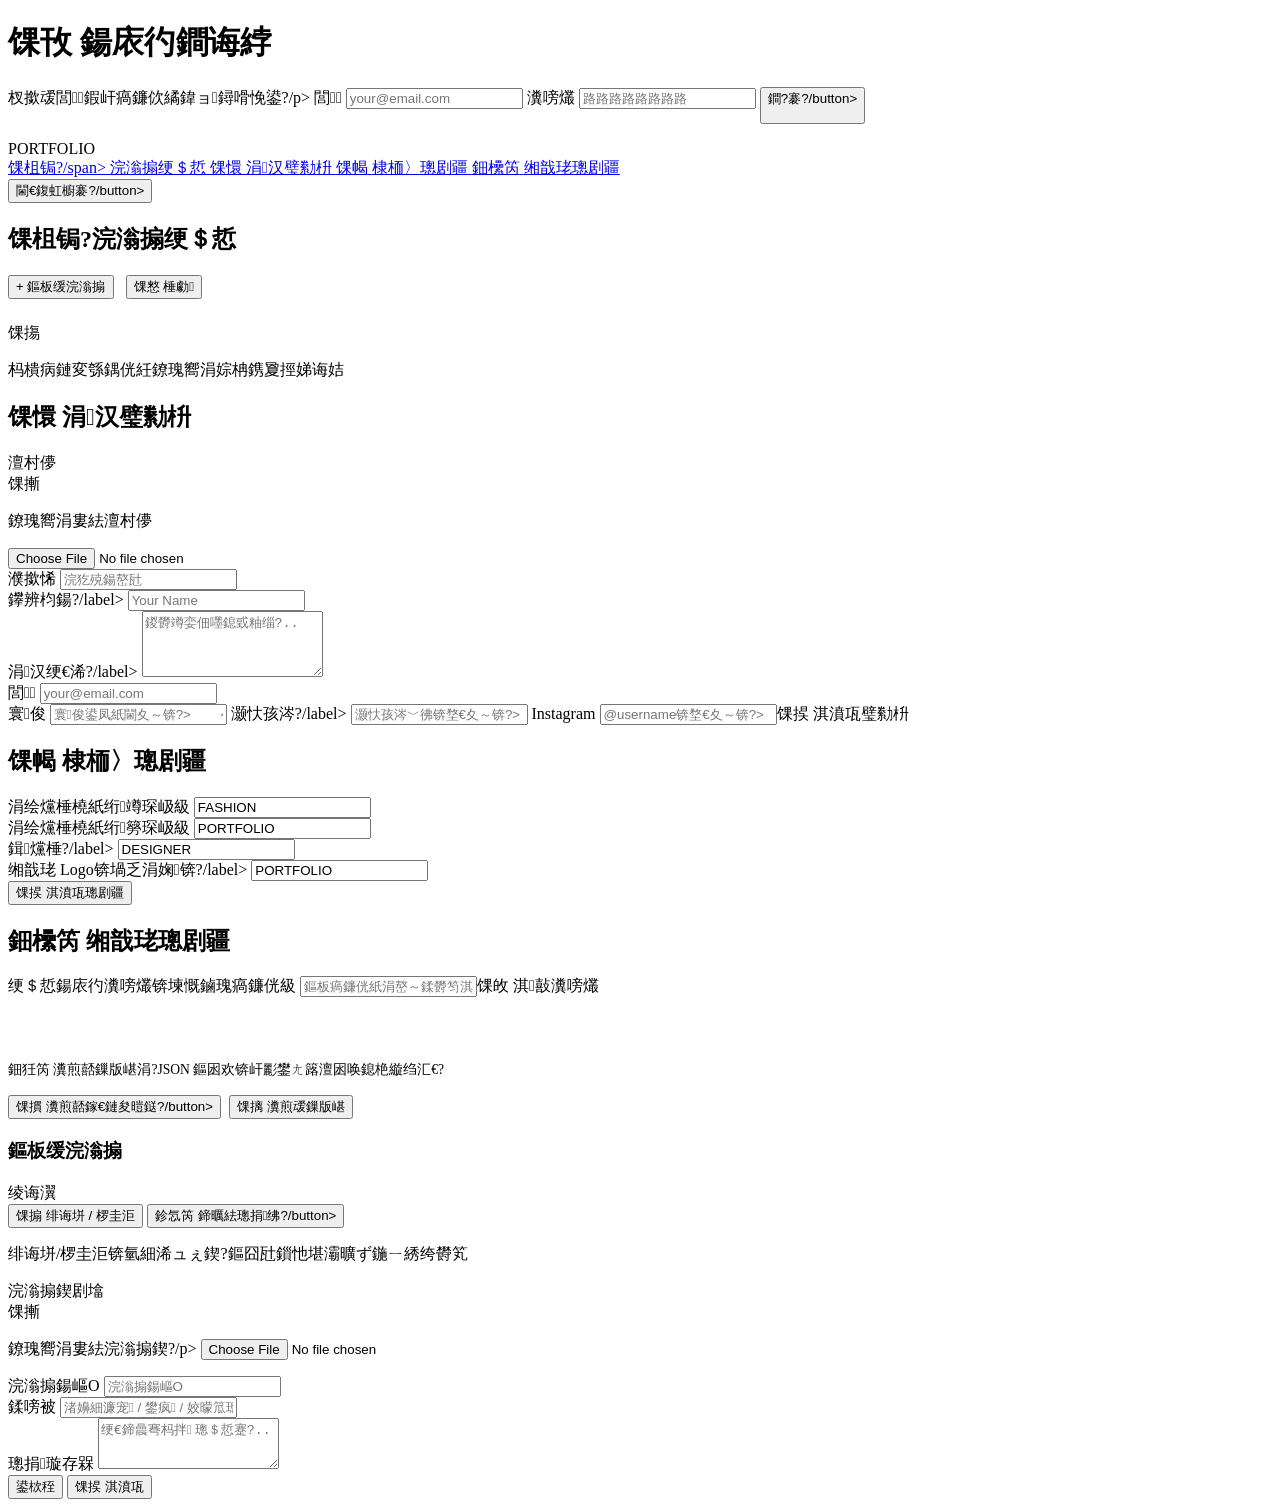
==== admin.html @ 45511714 "Add admin.html" ====
<!DOCTYPE html>
<html lang="zh-CN">
<head>
<meta charset="UTF-8">
<meta name="viewport" content="width=device-width, initial-scale=1.0">
<title>鍚庡彴绠＄悊 路 PORTFOLIO</title>
<link rel="stylesheet" href="css/admin.css">
</head>
<body>

<!-- ===== Login ===== -->
<div class="login-page" id="loginPage">
  <div class="login-box">
    <h1>馃攼 鍚庡彴鐧诲綍</h1>
    <p class="desc">杈撳叆閭鍜屽瘑鐮佽繘鍏ョ鐞嗗悗鍙?/p>
    <label for="loginEmail">閭</label>
    <input type="email" id="loginEmail" placeholder="your@email.com">
    <label for="loginPassword">瀵嗙爜</label>
    <input type="password" id="loginPassword" placeholder="路路路路路路路路">
    <button class="btn btn-primary" id="loginBtn">鐧?褰?/button>
    <p class="login-error" id="loginError"></p>
  </div>
</div>

<!-- ===== Admin Layout ===== -->
<div class="admin-layout" id="adminLayout">

  <!-- Sidebar -->
  <aside class="sidebar">
    <div class="brand">PORTFOLIO</div>
    <nav>
      <a href="#" data-panel="projects" class="active">
        <span>馃柤锔?/span> <span>浣滃搧绠＄悊</span>
      </a>
      <a href="#" data-panel="profile">
        <span>馃懁</span> <span>涓汉璧勬枡</span>
      </a>
      <a href="#" data-panel="hero">
        <span>馃幆</span> <span>棣栭〉璁剧疆</span>
      </a>
      <a href="#" data-panel="settings">
        <span>鈿欙笍</span> <span>缃戠珯璁剧疆</span>
      </a>
    </nav>
    <button class="btn btn-outline btn-small logout-btn" id="logoutBtn">閫€鍑虹櫥褰?/button>
  </aside>

  <!-- Main Content -->
  <main class="main">

    <!-- ===== 浣滃搧绠＄悊 ===== -->
    <section class="panel active" id="panel-projects">
      <h2>馃柤锔?浣滃搧绠＄悊</h2>
      <div style="margin-bottom:1.5rem;">
        <button class="btn btn-primary" id="addProjectBtn">+ 鏂板缓浣滃搧</button>
        <button class="btn btn-outline" id="previewBtn" style="margin-left:0.5rem;" title="鍦ㄦ柊绐楀彛棰勮鍓嶅彴">馃憗 棰勮</button>
      </div>
      <div class="project-list" id="projectList">
        <div class="empty-list">
          <div class="icon">馃摥</div>
          <p>杩樻病鏈変綔鍝侊紝鐐瑰嚮涓婃柟鎸夐挳娣诲姞</p>
        </div>
      </div>
    </section>

    <!-- ===== 涓汉璧勬枡 ===== -->
    <section class="panel" id="panel-profile">
      <h2>馃懁 涓汉璧勬枡</h2>
      <form id="profileForm">
        <div class="form-group">
          <label>澶村儚</label>
          <div class="image-upload" id="avatarUpload">
            <div class="icon" id="avatarIcon">馃摲</div>
            <p>鐐瑰嚮涓婁紶澶村儚</p>
            <img class="preview" id="avatarPreview" src="" style="display:none;">
            <input type="file" accept="image/*" id="avatarInput">
          </div>
        </div>
        <div class="form-group">
          <label>濮撳悕</label>
          <input type="text" id="profileName" placeholder="浣犵殑鍚嶅瓧">
        </div>
        <div class="form-group">
          <label>鑻辨枃鍚?/label>
          <input type="text" id="profileNameEn" placeholder="Your Name">
        </div>
        <div class="form-group">
          <label>涓汉绠€浠?/label>
          <textarea id="profileBio" rows="4" placeholder="鍐欎竴娈佃嚜鎴戜粙缁?.."></textarea>
        </div>
        <div class="form-group">
          <label>閭</label>
          <input type="email" id="profileEmail" placeholder="your@email.com">
        </div>
        <div class="form-group">
          <label>寰俊</label>
          <input type="text" id="profileWechat" placeholder="寰俊鍙凤紙閫夊～锛?>
        </div>
        <div class="form-group">
          <label>灏忕孩涔?/label>
          <input type="text" id="profileXiaohongshu" placeholder="灏忕孩涔﹀彿锛堥€夊～锛?>
        </div>
        <div class="form-group">
          <label>Instagram</label>
          <input type="text" id="profileInstagram" placeholder="@username锛堥€夊～锛?>
        </div>
        <button type="submit" class="btn btn-primary">馃捑 淇濆瓨璧勬枡</button>
      </form>
    </section>

    <!-- ===== 棣栭〉璁剧疆 ===== -->
    <section class="panel" id="panel-hero">
      <h2>馃幆 棣栭〉璁剧疆</h2>
      <form id="heroForm">
        <div class="form-group">
          <label>涓绘爣棰橈紙绗竴琛岋級</label>
          <input type="text" id="heroTitle" value="FASHION">
        </div>
        <div class="form-group">
          <label>涓绘爣棰橈紙绗簩琛岋級</label>
          <input type="text" id="heroTitle2" value="PORTFOLIO">
        </div>
        <div class="form-group">
          <label>鍓爣棰?/label>
          <input type="text" id="heroSubtitle" value="DESIGNER" placeholder="DESIGNER">
        </div>
        <div class="form-group">
          <label>缃戠珯 Logo锛堝乏涓婅锛?/label>
          <input type="text" id="siteLogoInput" value="PORTFOLIO" placeholder="PORTOFLIO">
        </div>
        <button type="submit" class="btn btn-primary">馃捑 淇濆瓨璁剧疆</button>
      </form>
    </section>

    <!-- ===== 缃戠珯璁剧疆 ===== -->
    <section class="panel" id="panel-settings">
      <h2>鈿欙笍 缃戠珯璁剧疆</h2>
      <div class="form-group">
        <label>绠＄悊鍚庡彴瀵嗙爜锛堜慨鏀瑰瘑鐮侊級</label>
        <input type="password" id="newPassword" placeholder="鏂板瘑鐮侊紙涓嶅～鍒欎笉淇敼锛?>
      </div>
      <button class="btn btn-primary" id="changePasswordBtn">馃敀 淇敼瀵嗙爜</button>

      <hr style="margin:2rem 0; border:none; border-top:1px solid var(--admin-border);">

      <p style="color:var(--admin-muted); font-size:0.85rem; margin-bottom:1rem;">
        鈿狅笍 瀵煎嚭鏁版嵁涓?JSON 鏂囦欢锛屽彲鐢ㄤ簬澶囦唤鎴栬縼绉汇€?      </p>
      <button class="btn btn-outline" id="exportBtn">馃摜 瀵煎嚭鎵€鏈夋暟鎹?/button>
      <button class="btn btn-outline" id="importBtn" style="margin-left:0.5rem;">馃摛 瀵煎叆鏁版嵁</button>
      <input type="file" id="importFile" accept=".json" style="display:none;">
    </section>

  </main>
</div>

<!-- ===== 浣滃搧缂栬緫寮圭獥 ===== -->
<div class="modal-overlay" id="projectModal">
  <div class="modal-box">
    <h3 id="modalTitle">鏂板缓浣滃搧</h3>
    <form id="projectForm">
      <input type="hidden" id="projectId">
      <div class="form-group">
        <label>绫诲瀷</label>
        <div class="type-toggle">
          <button type="button" class="type-opt active" data-type="project">馃搧 绯诲垪 / 椤圭洰</button>
          <button type="button" class="type-opt" data-type="sketch">鉁忥笍 鍗曞紶璁捐绋?/button>
        </div>
        <input type="hidden" id="projectType" value="project">
        <p class="form-hint" id="typeHint">绯诲垪/椤圭洰锛氫細浠ュぇ鍥?鏂囧瓧鎻忚堪灞曠ず鍦ㄧ綉绔欎笂</p>
      </div>
      <div class="form-group">
        <label>浣滃搧鍥剧墖</label>
        <div class="image-upload" id="projectImageUpload">
          <div class="icon">馃摲</div>
          <p>鐐瑰嚮涓婁紶浣滃搧鍥?/p>
          <img class="preview" id="projectImagePreview" src="" style="display:none;">
          <input type="file" accept="image/*" id="projectImageInput">
        </div>
      </div>
      <div class="form-group">
        <label>浣滃搧鍚嶇О</label>
        <input type="text" id="projectTitle" placeholder="浣滃搧鍚嶇О" required>
      </div>
      <div class="form-group">
        <label>鍒嗙被</label>
        <input type="text" id="projectCategory" placeholder="渚嬶細濂宠 / 鐢疯 / 姣曚笟璁捐">
      </div>
      <div class="form-group" id="descGroup">
        <label>璁捐璇存槑</label>
        <textarea id="projectDesc" rows="3" placeholder="绠€鍗曟弿杩拌璁＄悊蹇?.."></textarea>
      </div>
      <div class="form-group" id="tagsGroup" style="display:none">
        <label>鏍囩 <span class="form-hint">锛堥€楀彿鍒嗛殧锛屽锛氭墜缁?澶忓,杩炶。瑁欙級</span></label>
        <input type="text" id="projectTags" placeholder="鎵嬬粯,鏄ュ瀛?绀兼湇">
      </div>
      <div class="modal-actions">
        <button type="button" class="btn btn-outline" id="cancelProjectBtn">鍙栨秷</button>
        <button type="submit" class="btn btn-primary">馃捑 淇濆瓨</button>
      </div>
    </form>
  </div>
</div>

<!-- ===== Toast ===== -->
<div class="toast" id="toast"></div>

<!-- ===== Scripts ===== -->
<script src="https://cdn.jsdelivr.net/npm/@supabase/supabase-js@2"></script>
<script src="js/config.js"></script>
<script src="js/admin.js"></script>
</body>
</html>
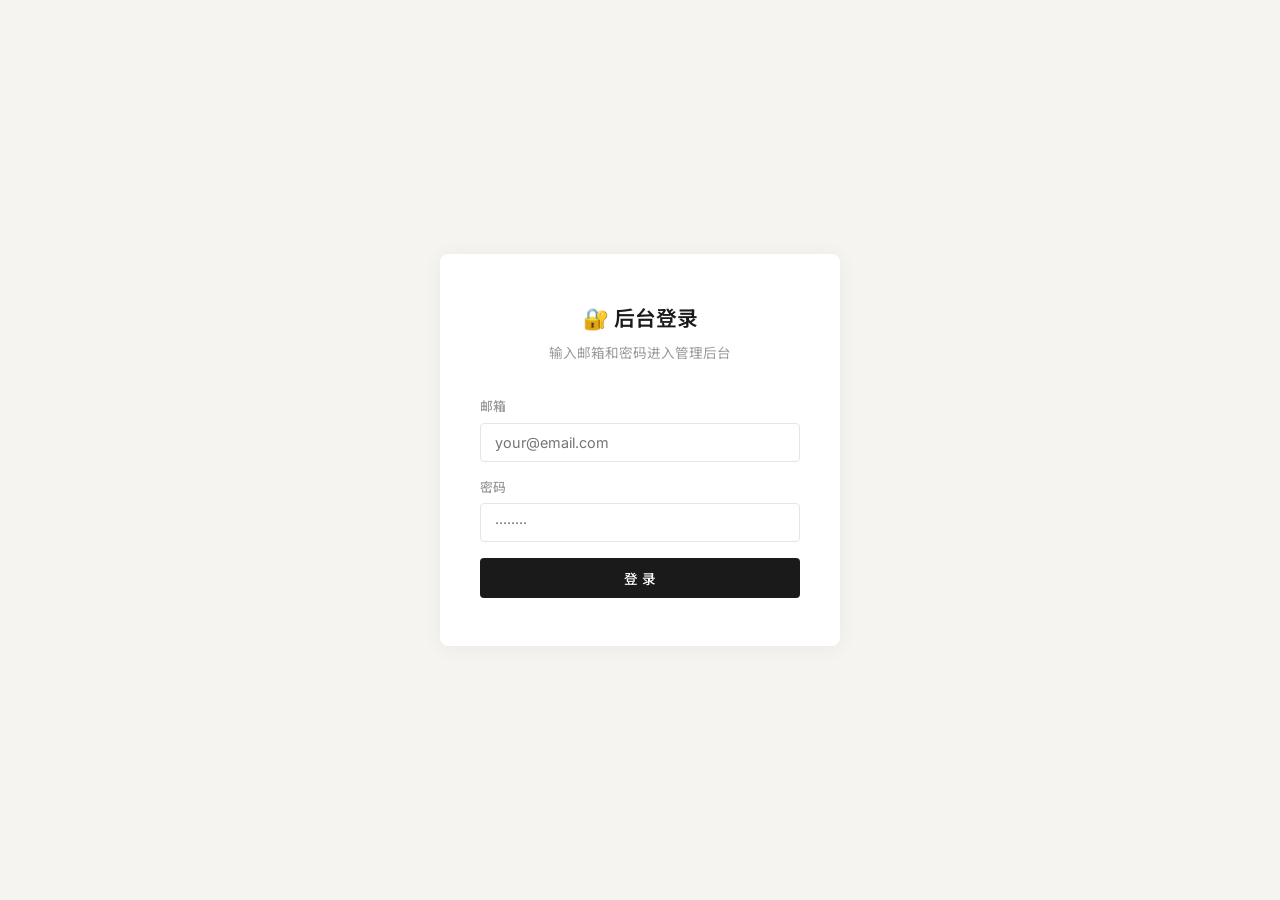
==== commit 6b1ee101: "Fix UTF-8 encoding" ====
--- a/admin.html
+++ b/admin.html
@@ -3,7 +3,7 @@
 <head>
 <meta charset="UTF-8">
 <meta name="viewport" content="width=device-width, initial-scale=1.0">
-<title>鍚庡彴绠＄悊 路 PORTFOLIO</title>
+<title>后台管理 · PORTFOLIO</title>
 <link rel="stylesheet" href="css/admin.css">
 </head>
 <body>
@@ -11,13 +11,13 @@
 <!-- ===== Login ===== -->
 <div class="login-page" id="loginPage">
   <div class="login-box">
-    <h1>馃攼 鍚庡彴鐧诲綍</h1>
-    <p class="desc">杈撳叆閭鍜屽瘑鐮佽繘鍏ョ鐞嗗悗鍙?/p>
-    <label for="loginEmail">閭</label>
+    <h1>🔐 后台登录</h1>
+    <p class="desc">输入邮箱和密码进入管理后台</p>
+    <label for="loginEmail">邮箱</label>
     <input type="email" id="loginEmail" placeholder="your@email.com">
-    <label for="loginPassword">瀵嗙爜</label>
-    <input type="password" id="loginPassword" placeholder="路路路路路路路路">
-    <button class="btn btn-primary" id="loginBtn">鐧?褰?/button>
+    <label for="loginPassword">密码</label>
+    <input type="password" id="loginPassword" placeholder="········">
+    <button class="btn btn-primary" id="loginBtn">登 录</button>
     <p class="login-error" id="loginError"></p>
   </div>
 </div>
@@ -30,172 +30,173 @@
     <div class="brand">PORTFOLIO</div>
     <nav>
       <a href="#" data-panel="projects" class="active">
-        <span>馃柤锔?/span> <span>浣滃搧绠＄悊</span>
+        <span>🖼️</span> <span>作品管理</span>
       </a>
       <a href="#" data-panel="profile">
-        <span>馃懁</span> <span>涓汉璧勬枡</span>
+        <span>👤</span> <span>个人资料</span>
       </a>
       <a href="#" data-panel="hero">
-        <span>馃幆</span> <span>棣栭〉璁剧疆</span>
+        <span>🎯</span> <span>首页设置</span>
       </a>
       <a href="#" data-panel="settings">
-        <span>鈿欙笍</span> <span>缃戠珯璁剧疆</span>
+        <span>⚙️</span> <span>网站设置</span>
       </a>
     </nav>
-    <button class="btn btn-outline btn-small logout-btn" id="logoutBtn">閫€鍑虹櫥褰?/button>
+    <button class="btn btn-outline btn-small logout-btn" id="logoutBtn">退出登录</button>
   </aside>
 
   <!-- Main Content -->
   <main class="main">
 
-    <!-- ===== 浣滃搧绠＄悊 ===== -->
+    <!-- ===== 作品管理 ===== -->
     <section class="panel active" id="panel-projects">
-      <h2>馃柤锔?浣滃搧绠＄悊</h2>
+      <h2>🖼️ 作品管理</h2>
       <div style="margin-bottom:1.5rem;">
-        <button class="btn btn-primary" id="addProjectBtn">+ 鏂板缓浣滃搧</button>
-        <button class="btn btn-outline" id="previewBtn" style="margin-left:0.5rem;" title="鍦ㄦ柊绐楀彛棰勮鍓嶅彴">馃憗 棰勮</button>
+        <button class="btn btn-primary" id="addProjectBtn">+ 新建作品</button>
+        <button class="btn btn-outline" id="previewBtn" style="margin-left:0.5rem;" title="在新窗口预览前台">👁 预览</button>
       </div>
       <div class="project-list" id="projectList">
         <div class="empty-list">
-          <div class="icon">馃摥</div>
-          <p>杩樻病鏈変綔鍝侊紝鐐瑰嚮涓婃柟鎸夐挳娣诲姞</p>
-        </div>
-      </div>
-    </section>
-
-    <!-- ===== 涓汉璧勬枡 ===== -->
+          <div class="icon">📭</div>
+          <p>还没有作品，点击上方按钮添加</p>
+        </div>
+      </div>
+    </section>
+
+    <!-- ===== 个人资料 ===== -->
     <section class="panel" id="panel-profile">
-      <h2>馃懁 涓汉璧勬枡</h2>
+      <h2>👤 个人资料</h2>
       <form id="profileForm">
         <div class="form-group">
-          <label>澶村儚</label>
+          <label>头像</label>
           <div class="image-upload" id="avatarUpload">
-            <div class="icon" id="avatarIcon">馃摲</div>
-            <p>鐐瑰嚮涓婁紶澶村儚</p>
+            <div class="icon" id="avatarIcon">📷</div>
+            <p>点击上传头像</p>
             <img class="preview" id="avatarPreview" src="" style="display:none;">
             <input type="file" accept="image/*" id="avatarInput">
           </div>
         </div>
         <div class="form-group">
-          <label>濮撳悕</label>
-          <input type="text" id="profileName" placeholder="浣犵殑鍚嶅瓧">
-        </div>
-        <div class="form-group">
-          <label>鑻辨枃鍚?/label>
+          <label>姓名</label>
+          <input type="text" id="profileName" placeholder="你的名字">
+        </div>
+        <div class="form-group">
+          <label>英文名</label>
           <input type="text" id="profileNameEn" placeholder="Your Name">
         </div>
         <div class="form-group">
-          <label>涓汉绠€浠?/label>
-          <textarea id="profileBio" rows="4" placeholder="鍐欎竴娈佃嚜鎴戜粙缁?.."></textarea>
-        </div>
-        <div class="form-group">
-          <label>閭</label>
+          <label>个人简介</label>
+          <textarea id="profileBio" rows="4" placeholder="写一段自我介绍..."></textarea>
+        </div>
+        <div class="form-group">
+          <label>邮箱</label>
           <input type="email" id="profileEmail" placeholder="your@email.com">
         </div>
         <div class="form-group">
-          <label>寰俊</label>
-          <input type="text" id="profileWechat" placeholder="寰俊鍙凤紙閫夊～锛?>
-        </div>
-        <div class="form-group">
-          <label>灏忕孩涔?/label>
-          <input type="text" id="profileXiaohongshu" placeholder="灏忕孩涔﹀彿锛堥€夊～锛?>
+          <label>微信</label>
+          <input type="text" id="profileWechat" placeholder="微信号（选填）">
+        </div>
+        <div class="form-group">
+          <label>小红书</label>
+          <input type="text" id="profileXiaohongshu" placeholder="小红书号（选填）">
         </div>
         <div class="form-group">
           <label>Instagram</label>
-          <input type="text" id="profileInstagram" placeholder="@username锛堥€夊～锛?>
-        </div>
-        <button type="submit" class="btn btn-primary">馃捑 淇濆瓨璧勬枡</button>
+          <input type="text" id="profileInstagram" placeholder="@username（选填）">
+        </div>
+        <button type="submit" class="btn btn-primary">💾 保存资料</button>
       </form>
     </section>
 
-    <!-- ===== 棣栭〉璁剧疆 ===== -->
+    <!-- ===== 首页设置 ===== -->
     <section class="panel" id="panel-hero">
-      <h2>馃幆 棣栭〉璁剧疆</h2>
+      <h2>🎯 首页设置</h2>
       <form id="heroForm">
         <div class="form-group">
-          <label>涓绘爣棰橈紙绗竴琛岋級</label>
+          <label>主标题（第一行）</label>
           <input type="text" id="heroTitle" value="FASHION">
         </div>
         <div class="form-group">
-          <label>涓绘爣棰橈紙绗簩琛岋級</label>
+          <label>主标题（第二行）</label>
           <input type="text" id="heroTitle2" value="PORTFOLIO">
         </div>
         <div class="form-group">
-          <label>鍓爣棰?/label>
+          <label>副标题</label>
           <input type="text" id="heroSubtitle" value="DESIGNER" placeholder="DESIGNER">
         </div>
         <div class="form-group">
-          <label>缃戠珯 Logo锛堝乏涓婅锛?/label>
+          <label>网站 Logo（左上角）</label>
           <input type="text" id="siteLogoInput" value="PORTFOLIO" placeholder="PORTOFLIO">
         </div>
-        <button type="submit" class="btn btn-primary">馃捑 淇濆瓨璁剧疆</button>
+        <button type="submit" class="btn btn-primary">💾 保存设置</button>
       </form>
     </section>
 
-    <!-- ===== 缃戠珯璁剧疆 ===== -->
+    <!-- ===== 网站设置 ===== -->
     <section class="panel" id="panel-settings">
-      <h2>鈿欙笍 缃戠珯璁剧疆</h2>
-      <div class="form-group">
-        <label>绠＄悊鍚庡彴瀵嗙爜锛堜慨鏀瑰瘑鐮侊級</label>
-        <input type="password" id="newPassword" placeholder="鏂板瘑鐮侊紙涓嶅～鍒欎笉淇敼锛?>
-      </div>
-      <button class="btn btn-primary" id="changePasswordBtn">馃敀 淇敼瀵嗙爜</button>
+      <h2>⚙️ 网站设置</h2>
+      <div class="form-group">
+        <label>管理后台密码（修改密码）</label>
+        <input type="password" id="newPassword" placeholder="新密码（不填则不修改）">
+      </div>
+      <button class="btn btn-primary" id="changePasswordBtn">🔒 修改密码</button>
 
       <hr style="margin:2rem 0; border:none; border-top:1px solid var(--admin-border);">
 
       <p style="color:var(--admin-muted); font-size:0.85rem; margin-bottom:1rem;">
-        鈿狅笍 瀵煎嚭鏁版嵁涓?JSON 鏂囦欢锛屽彲鐢ㄤ簬澶囦唤鎴栬縼绉汇€?      </p>
-      <button class="btn btn-outline" id="exportBtn">馃摜 瀵煎嚭鎵€鏈夋暟鎹?/button>
-      <button class="btn btn-outline" id="importBtn" style="margin-left:0.5rem;">馃摛 瀵煎叆鏁版嵁</button>
+        ⚠️ 导出数据为 JSON 文件，可用于备份或迁移。
+      </p>
+      <button class="btn btn-outline" id="exportBtn">📥 导出所有数据</button>
+      <button class="btn btn-outline" id="importBtn" style="margin-left:0.5rem;">📤 导入数据</button>
       <input type="file" id="importFile" accept=".json" style="display:none;">
     </section>
 
   </main>
 </div>
 
-<!-- ===== 浣滃搧缂栬緫寮圭獥 ===== -->
+<!-- ===== 作品编辑弹窗 ===== -->
 <div class="modal-overlay" id="projectModal">
   <div class="modal-box">
-    <h3 id="modalTitle">鏂板缓浣滃搧</h3>
+    <h3 id="modalTitle">新建作品</h3>
     <form id="projectForm">
       <input type="hidden" id="projectId">
       <div class="form-group">
-        <label>绫诲瀷</label>
+        <label>类型</label>
         <div class="type-toggle">
-          <button type="button" class="type-opt active" data-type="project">馃搧 绯诲垪 / 椤圭洰</button>
-          <button type="button" class="type-opt" data-type="sketch">鉁忥笍 鍗曞紶璁捐绋?/button>
+          <button type="button" class="type-opt active" data-type="project">📁 系列 / 项目</button>
+          <button type="button" class="type-opt" data-type="sketch">✏️ 单张设计稿</button>
         </div>
         <input type="hidden" id="projectType" value="project">
-        <p class="form-hint" id="typeHint">绯诲垪/椤圭洰锛氫細浠ュぇ鍥?鏂囧瓧鎻忚堪灞曠ず鍦ㄧ綉绔欎笂</p>
-      </div>
-      <div class="form-group">
-        <label>浣滃搧鍥剧墖</label>
+        <p class="form-hint" id="typeHint">系列/项目：会以大图+文字描述展示在网站上</p>
+      </div>
+      <div class="form-group">
+        <label>作品图片</label>
         <div class="image-upload" id="projectImageUpload">
-          <div class="icon">馃摲</div>
-          <p>鐐瑰嚮涓婁紶浣滃搧鍥?/p>
+          <div class="icon">📷</div>
+          <p>点击上传作品图</p>
           <img class="preview" id="projectImagePreview" src="" style="display:none;">
           <input type="file" accept="image/*" id="projectImageInput">
         </div>
       </div>
       <div class="form-group">
-        <label>浣滃搧鍚嶇О</label>
-        <input type="text" id="projectTitle" placeholder="浣滃搧鍚嶇О" required>
-      </div>
-      <div class="form-group">
-        <label>鍒嗙被</label>
-        <input type="text" id="projectCategory" placeholder="渚嬶細濂宠 / 鐢疯 / 姣曚笟璁捐">
+        <label>作品名称</label>
+        <input type="text" id="projectTitle" placeholder="作品名称" required>
+      </div>
+      <div class="form-group">
+        <label>分类</label>
+        <input type="text" id="projectCategory" placeholder="例：女装 / 男装 / 毕业设计">
       </div>
       <div class="form-group" id="descGroup">
-        <label>璁捐璇存槑</label>
-        <textarea id="projectDesc" rows="3" placeholder="绠€鍗曟弿杩拌璁＄悊蹇?.."></textarea>
+        <label>设计说明</label>
+        <textarea id="projectDesc" rows="3" placeholder="简单描述设计理念..."></textarea>
       </div>
       <div class="form-group" id="tagsGroup" style="display:none">
-        <label>鏍囩 <span class="form-hint">锛堥€楀彿鍒嗛殧锛屽锛氭墜缁?澶忓,杩炶。瑁欙級</span></label>
-        <input type="text" id="projectTags" placeholder="鎵嬬粯,鏄ュ瀛?绀兼湇">
+        <label>标签 <span class="form-hint">（逗号分隔，如：手绘,夏季,连衣裙）</span></label>
+        <input type="text" id="projectTags" placeholder="手绘,春夏季,礼服">
       </div>
       <div class="modal-actions">
-        <button type="button" class="btn btn-outline" id="cancelProjectBtn">鍙栨秷</button>
-        <button type="submit" class="btn btn-primary">馃捑 淇濆瓨</button>
+        <button type="button" class="btn btn-outline" id="cancelProjectBtn">取消</button>
+        <button type="submit" class="btn btn-primary">💾 保存</button>
       </div>
     </form>
   </div>
--- a/css/admin.css
+++ b/css/admin.css
@@ -0,0 +1,228 @@
+/* ===== Fashion Portfolio 路 鍚庡彴 ===== */
+@import url('https://fonts.googleapis.com/css2?family=Inter:wght@300;400;500;600;700&family=Noto+Sans+SC:wght@300;400;500&display=swap');
+
+:root {
+  --admin-bg: #f5f4f0;
+  --admin-surface: #ffffff;
+  --admin-text: #1a1a1a;
+  --admin-muted: #999;
+  --admin-border: #e8e5de;
+  --admin-accent: #1a1a1a;
+  --admin-danger: #d32f2f;
+  --admin-success: #2e7d32;
+  --admin-radius: 4px;
+  --admin-font: 'Inter', 'Noto Sans SC', sans-serif;
+}
+
+* { margin: 0; padding: 0; box-sizing: border-box; }
+
+body {
+  font-family: var(--admin-font);
+  background: var(--admin-bg);
+  color: var(--admin-text);
+  font-size: 14px;
+  line-height: 1.6;
+}
+
+/* ===== Login ===== */
+.login-page {
+  min-height: 100vh;
+  display: flex; align-items: center; justify-content: center;
+  padding: 2rem;
+}
+.login-box {
+  background: var(--admin-surface);
+  padding: 3rem 2.5rem;
+  border-radius: 8px;
+  width: 100%; max-width: 400px;
+  box-shadow: 0 2px 20px rgba(0,0,0,0.05);
+  text-align: center;
+}
+.login-box h1 { font-size: 1.3rem; font-weight: 600; margin-bottom: 0.5rem; }
+.login-box .desc { color: var(--admin-muted); font-size: 0.85rem; margin-bottom: 2rem; }
+.login-box label { display: block; text-align: left; font-size: 0.8rem; font-weight: 500; margin-bottom: 0.3rem; color: var(--admin-muted); }
+.login-box input {
+  width: 100%; padding: 10px 14px; border: 1px solid var(--admin-border);
+  border-radius: var(--admin-radius); font-size: 0.9rem;
+  font-family: var(--admin-font);
+  margin-bottom: 1rem;
+  transition: border-color 0.2s;
+}
+.login-box input:focus { outline: none; border-color: var(--admin-accent); }
+.btn { 
+  display: inline-block; padding: 10px 24px; border: none; border-radius: var(--admin-radius);
+  font-family: var(--admin-font); font-size: 0.85rem; font-weight: 500; cursor: pointer;
+  transition: all 0.2s;
+}
+.btn-primary { background: var(--admin-accent); color: #fff; width: 100%; }
+.btn-primary:hover { opacity: 0.85; }
+.btn-outline { background: none; border: 1px solid var(--admin-border); color: var(--admin-text); }
+.btn-outline:hover { background: var(--admin-bg); }
+.btn-danger { background: var(--admin-danger); color: #fff; }
+.btn-danger:hover { opacity: 0.85; }
+.btn-small { padding: 6px 14px; font-size: 0.75rem; }
+.login-error { color: var(--admin-danger); font-size: 0.8rem; margin-top: 0.5rem; display: none; }
+
+/* ===== Admin Layout ===== */
+.admin-layout { display: none; }
+.admin-layout.active { display: flex; min-height: 100vh; }
+
+/* Sidebar */
+.sidebar {
+  width: 220px; background: var(--admin-surface);
+  border-right: 1px solid var(--admin-border);
+  padding: 1.5rem;
+  display: flex; flex-direction: column;
+  position: fixed; top: 0; left: 0; bottom: 0;
+}
+.sidebar .brand { font-size: 1rem; font-weight: 700; margin-bottom: 2rem; letter-spacing: 0.05em; }
+.sidebar nav { flex: 1; display: flex; flex-direction: column; gap: 0.3rem; }
+.sidebar nav a {
+  text-decoration: none; color: var(--admin-muted);
+  padding: 8px 12px; border-radius: var(--admin-radius);
+  font-size: 0.85rem; transition: all 0.2s;
+  display: flex; align-items: center; gap: 0.5rem;
+}
+.sidebar nav a:hover { background: var(--admin-bg); color: var(--admin-text); }
+.sidebar nav a.active { background: var(--admin-accent); color: #fff; }
+.sidebar .logout-btn { margin-top: auto; }
+
+/* Main */
+.main { 
+  flex: 1; margin-left: 220px;
+  padding: 2rem 2.5rem;
+  max-width: 1000px;
+}
+
+/* Panels */
+.panel { display: none; }
+.panel.active { display: block; }
+.panel h2 { font-size: 1.3rem; font-weight: 600; margin-bottom: 1.5rem; }
+
+/* Forms */
+.form-group { margin-bottom: 1.25rem; }
+.form-group label { display: block; font-size: 0.8rem; font-weight: 500; color: var(--admin-muted); margin-bottom: 0.3rem; }
+.form-group input,
+.form-group textarea,
+.form-group select {
+  width: 100%; padding: 10px 14px; border: 1px solid var(--admin-border);
+  border-radius: var(--admin-radius); font-family: var(--admin-font);
+  font-size: 0.9rem; transition: border-color 0.2s;
+}
+.form-group input:focus,
+.form-group textarea:focus { outline: none; border-color: var(--admin-accent); }
+.form-group textarea { resize: vertical; min-height: 80px; }
+
+/* Image Upload */
+.image-upload {
+  border: 2px dashed var(--admin-border);
+  border-radius: var(--admin-radius);
+  padding: 2rem;
+  text-align: center;
+  cursor: pointer;
+  transition: all 0.3s;
+  position: relative;
+}
+.image-upload:hover { border-color: var(--admin-accent); background: var(--admin-bg); }
+.image-upload .icon { font-size: 2rem; margin-bottom: 0.5rem; }
+.image-upload p { font-size: 0.85rem; color: var(--admin-muted); }
+.image-upload input[type="file"] { display: none; }
+.image-upload .preview {
+  max-width: 200px; max-height: 200px;
+  object-fit: cover; border-radius: var(--admin-radius);
+  margin-top: 1rem;
+}
+
+/* Project List */
+.project-list { display: flex; flex-direction: column; gap: 0.5rem; }
+.project-row {
+  display: flex; align-items: center; gap: 1rem;
+  background: var(--admin-surface);
+  padding: 0.75rem 1rem;
+  border-radius: var(--admin-radius);
+  border: 1px solid var(--admin-border);
+  transition: all 0.2s;
+  cursor: grab;
+}
+.project-row:hover { border-color: var(--admin-accent); }
+.project-row.dragging { opacity: 0.5; }
+.project-row img {
+  width: 50px; height: 65px;
+  object-fit: cover; border-radius: 2px;
+}
+.project-row .info { flex: 1; }
+.project-row .info .title { font-weight: 500; font-size: 0.9rem; }
+.project-row .info .cat { font-size: 0.75rem; color: var(--admin-muted); }
+.project-row .actions { display: flex; gap: 0.5rem; }
+.project-row .handle { cursor: grab; color: var(--admin-muted); font-size: 1.2rem; }
+.project-row .empty-img {
+  width: 50px; height: 65px;
+  background: var(--admin-bg);
+  display: flex; align-items: center; justify-content: center;
+  font-size: 0.7rem; color: var(--admin-muted);
+  border-radius: 2px;
+}
+
+/* Modal */
+.modal-overlay {
+  position: fixed; inset: 0; z-index: 1000;
+  background: rgba(0,0,0,0.4);
+  display: flex; align-items: center; justify-content: center;
+  opacity: 0; pointer-events: none;
+  transition: opacity 0.3s;
+}
+.modal-overlay.open { opacity: 1; pointer-events: auto; }
+.modal-box {
+  background: var(--admin-surface);
+  border-radius: 8px;
+  padding: 2rem;
+  width: 90%; max-width: 560px;
+  max-height: 85vh; overflow-y: auto;
+  box-shadow: 0 10px 40px rgba(0,0,0,0.15);
+}
+.modal-box h3 { font-size: 1.1rem; font-weight: 600; margin-bottom: 1.5rem; }
+.modal-actions { display: flex; gap: 0.75rem; justify-content: flex-end; margin-top: 1.5rem; }
+
+/* Toast */
+.toast {
+  position: fixed; bottom: 2rem; right: 2rem;
+  background: var(--admin-accent); color: #fff;
+  padding: 12px 24px; border-radius: var(--admin-radius);
+  font-size: 0.85rem; z-index: 2000;
+  opacity: 0; transform: translateY(20px);
+  transition: all 0.3s;
+}
+.toast.show { opacity: 1; transform: translateY(0); }
+.toast.success { background: var(--admin-success); }
+.toast.error { background: var(--admin-danger); }
+
+/* Empty state */
+.empty-list { text-align: center; padding: 3rem; color: var(--admin-muted); }
+.empty-list .icon { font-size: 2.5rem; margin-bottom: 0.75rem; opacity: 0.3; }
+
+/* Type toggle */
+.type-toggle { display:flex; gap:0.5rem; }
+.type-opt {
+  flex:1; padding:10px; border:1px solid var(--admin-border);
+  border-radius:var(--admin-radius); background:var(--admin-surface);
+  font-family:var(--admin-font); font-size:0.85rem; cursor:pointer;
+  transition:all .2s; color:var(--admin-muted);
+}
+.type-opt:hover { border-color:var(--admin-accent); }
+.type-opt.active { background:var(--admin-accent); color:#fff; border-color:var(--admin-accent); }
+.form-hint { font-weight:300; color:var(--admin-muted); font-size:.78rem; margin-left:.3rem; }
+
+/* Project row type badge */
+.project-row .type-badge {
+  font-size:.65rem; padding:2px 8px; border-radius:10px;
+  font-weight:500; letter-spacing:.05em;
+}
+.type-badge.project { background:#1a1a1a; color:#fff; }
+.type-badge.sketch { background:#e8e5de; color:#666; }
+
+@media (max-width: 768px) {
+  .sidebar { width: 60px; padding: 1rem 0.5rem; }
+  .sidebar .brand { display: none; }
+  .sidebar nav a span { display: none; }
+  .main { margin-left: 60px; padding: 1.5rem; }
+}
